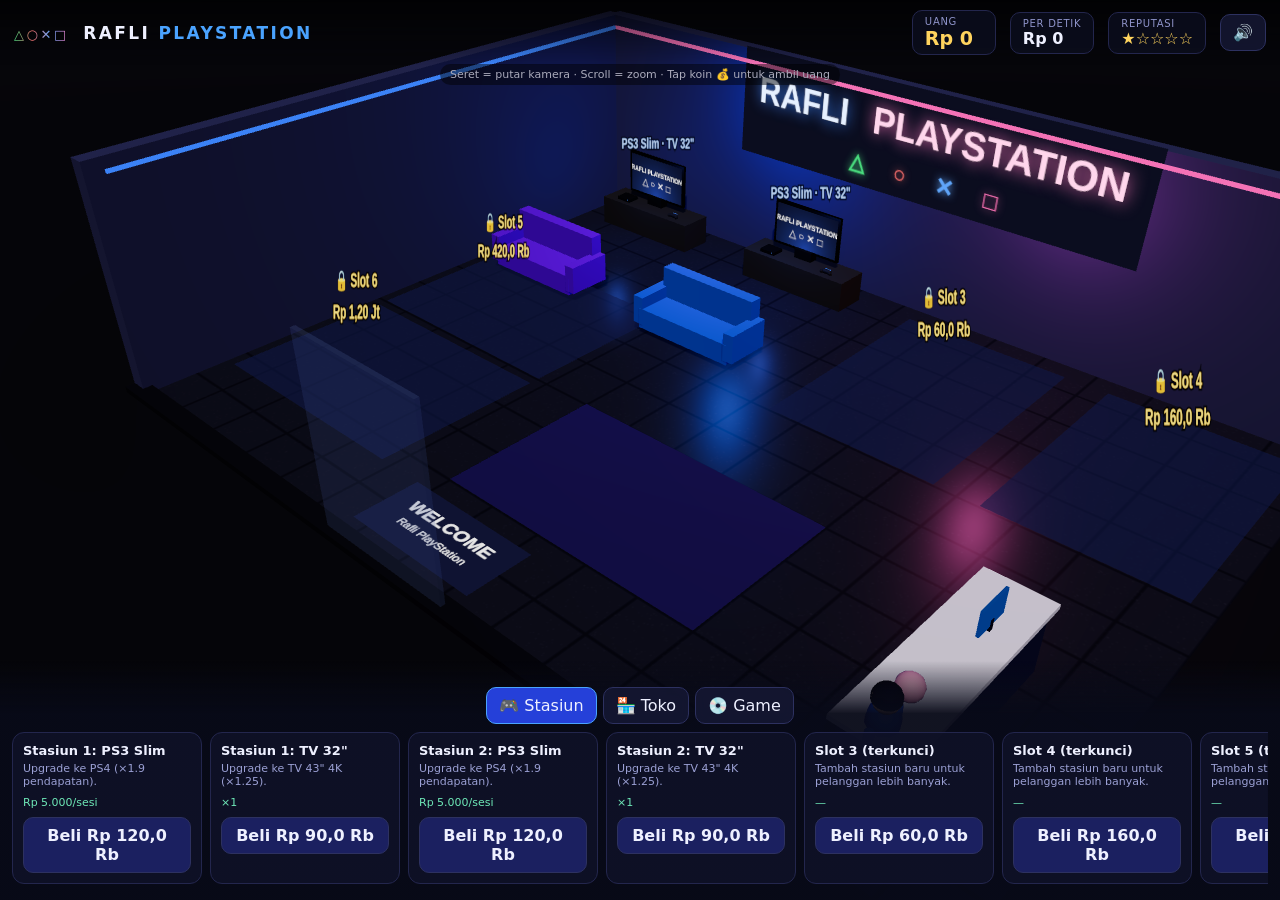
==== rafli-playstation/index.html @ c36224dd "Tambah RAFLI PLAYSTATION: idle tycoon rental PS 3D Co-Authored-By: Claude Sonnet 5.5 <noreply@anthro" ====
<!DOCTYPE html>
<html lang="id">
<head>
<meta charset="utf-8">
<meta name="viewport" content="width=device-width, initial-scale=1, maximum-scale=1, user-scalable=no">
<title>RAFLI PLAYSTATION — Idle Tycoon 3D</title>
<link rel="stylesheet" href="style.css">
<script type="importmap">{ "imports": { "three": "./vendor/three.module.js" } }</script>
</head>
<body>
<canvas id="gl"></canvas>
<header id="top">
  <div class="brand"><span class="sym">△○✕□</span> RAFLI <b>PLAYSTATION</b></div>
  <div class="stats">
    <div class="money"><small>Uang</small><b id="money">Rp 0</b></div>
    <div><small>Per detik</small><b id="ips">Rp 0</b></div>
    <div><small>Reputasi</small><b id="rep">★☆☆☆☆</b></div>
    <button id="btnSnd" title="Suara">🔊</button>
  </div>
</header>
<button id="collect" class="hidden">💰 Ambil semua</button>
<div id="toast"></div>
<section id="shop">
  <div class="tabs" id="tabs"></div>
  <div class="cards" id="cards"></div>
</section>
<div id="hint">Seret = putar kamera · Scroll = zoom · Tap koin 💰 untuk ambil uang</div>
<div id="welcome" class="hidden"><div class="box"><h2>Selamat datang kembali!</h2><p id="welcomeTxt"></p><button id="welcomeOk">Ambil</button></div></div>
<script type="module" src="js/main.js"></script>
</body>
</html>
---- rafli-playstation/style.css ----
*{box-sizing:border-box;-webkit-tap-highlight-color:transparent}
html,body{margin:0;height:100%;overflow:hidden;background:#0a0b14;color:#eef0ff;font-family:system-ui,-apple-system,Segoe UI,Roboto,sans-serif;user-select:none;touch-action:none}
#gl{position:fixed;inset:0;width:100%;height:100%}
.hidden{display:none!important}
button{font:inherit;color:inherit;cursor:pointer;border:1px solid #2d3160;background:#151833dd;border-radius:10px;padding:8px 12px;backdrop-filter:blur(6px);transition:.12s}
button:hover{border-color:#5560ff}
#top{position:fixed;left:0;right:0;top:0;z-index:5;display:flex;justify-content:space-between;align-items:center;padding:10px 14px;background:linear-gradient(#000b,#0000);gap:10px;flex-wrap:wrap}
.brand{font-weight:800;letter-spacing:.14em;font-size:17px}.brand b{color:#4aa3ff}.sym{font-size:13px;letter-spacing:.2em;margin-right:6px;background:linear-gradient(90deg,#4ade80,#f87171,#60a5fa,#f472b6);-webkit-background-clip:text;color:transparent}
.stats{display:flex;gap:14px;align-items:center}
.stats div{background:#0c0e1fcc;border:1px solid #23264d;border-radius:10px;padding:5px 12px;min-width:84px}
.stats small{display:block;font-size:10px;color:#8e93c9;text-transform:uppercase;letter-spacing:.07em}
.stats b{font-size:16px;font-variant-numeric:tabular-nums}.money b{color:#ffd45e;font-size:19px}
#rep{color:#ffd45e}
#collect{position:fixed;z-index:5;top:70px;right:14px;background:#b8860b;border-color:#ffd45e;font-weight:700}
#toast{position:fixed;z-index:6;left:50%;top:76px;transform:translateX(-50%);background:#101330;border:1px solid #4aa3ff;padding:8px 16px;border-radius:20px;opacity:0;transition:.3s;pointer-events:none;font-size:14px}
#shop{position:fixed;left:0;right:0;bottom:0;z-index:5;background:linear-gradient(#0000,#080a18f2 22%);padding:26px 12px 10px}
.tabs{display:flex;gap:6px;margin-bottom:8px;justify-content:center}
.tabs button.on{background:#2540d9;border-color:#4aa3ff}
.cards{display:flex;gap:8px;overflow-x:auto;padding-bottom:6px;touch-action:pan-x}
.cards::-webkit-scrollbar{height:5px}.cards::-webkit-scrollbar-thumb{background:#2d3160;border-radius:3px}
.card{flex:0 0 190px;background:#0e1126ee;border:1px solid #23264d;border-radius:12px;padding:10px;display:flex;flex-direction:column;gap:4px}
.card h4{margin:0;font-size:13px}.card p{margin:0;font-size:11px;color:#9ba0d4;min-height:30px}
.card .lv{font-size:11px;color:#6ee7b7}
.card button{margin-top:4px;font-weight:700;background:#1b2060}
.card button.can{background:#1fa05a;border-color:#4ade80}
.card button:disabled{opacity:.45;cursor:default}
#hint{position:fixed;z-index:4;left:50%;transform:translateX(-50%);top:64px;font-size:11px;color:#aab;background:#0007;padding:4px 10px;border-radius:12px;white-space:nowrap}
#welcome{position:fixed;inset:0;z-index:9;background:#000a;display:flex;align-items:center;justify-content:center}
#welcome .box{background:#101330;border:1px solid #4aa3ff;border-radius:16px;padding:22px 28px;text-align:center}
#welcome h2{margin:0 0 8px}#welcome button{background:#1fa05a;border-color:#4ade80;font-weight:700;padding:10px 26px}
@media(max-width:700px){.brand{font-size:13px}.stats div{padding:4px 8px;min-width:60px}.stats b{font-size:13px}#hint{display:none}.card{flex-basis:165px}}
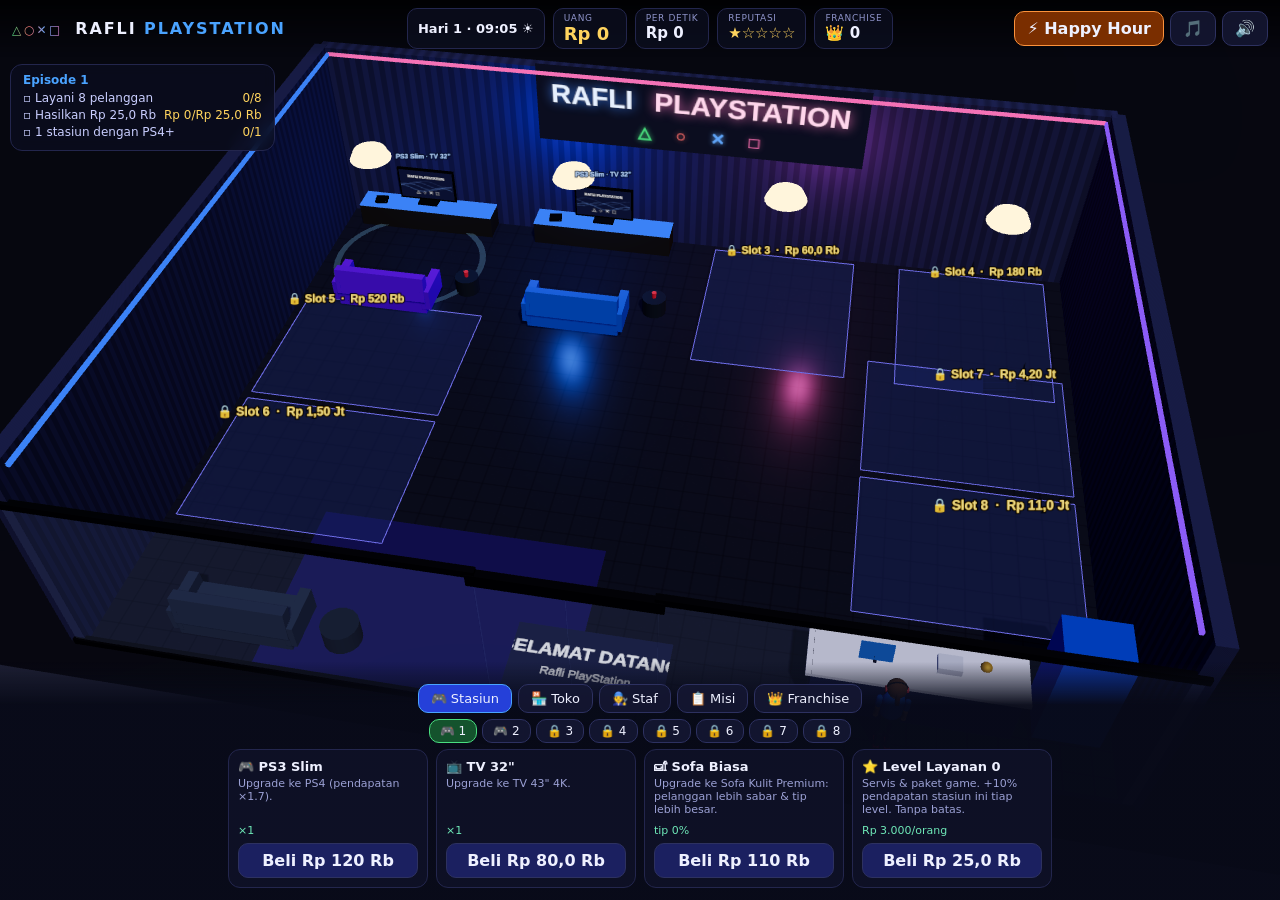
==== commit 34151a53: "RAFLI PLAYSTATION v2: tata letak rapi, jalur A*, NPC realistis, musik & sfx, misi episode tanpa akhi" ====
--- a/rafli-playstation/index.html
+++ b/rafli-playstation/index.html
@@ -12,19 +12,21 @@
 <header id="top">
   <div class="brand"><span class="sym">△○✕□</span> RAFLI <b>PLAYSTATION</b></div>
   <div class="stats">
+    <div class="chip" id="clock">Hari 1 · 09:00</div>
     <div class="money"><small>Uang</small><b id="money">Rp 0</b></div>
     <div><small>Per detik</small><b id="ips">Rp 0</b></div>
     <div><small>Reputasi</small><b id="rep">★☆☆☆☆</b></div>
-    <button id="btnSnd" title="Suara">🔊</button>
+    <div><small>Franchise</small><b id="stars">👑 0</b></div>
   </div>
+  <div class="btns"><button id="btnHH">⚡ Happy Hour</button><button id="btnMus" title="Musik">🎵</button><button id="btnSfx" title="Efek suara">🔊</button></div>
 </header>
-<button id="collect" class="hidden">💰 Ambil semua</button>
+<aside id="quests"></aside>
+<div id="banner"></div>
 <div id="toast"></div>
 <section id="shop">
   <div class="tabs" id="tabs"></div>
-  <div class="cards" id="cards"></div>
+  <div id="cards"></div>
 </section>
-<div id="hint">Seret = putar kamera · Scroll = zoom · Tap koin 💰 untuk ambil uang</div>
 <div id="welcome" class="hidden"><div class="box"><h2>Selamat datang kembali!</h2><p id="welcomeTxt"></p><button id="welcomeOk">Ambil</button></div></div>
 <script type="module" src="js/main.js"></script>
 </body>
--- a/rafli-playstation/style.css
+++ b/rafli-playstation/style.css
@@ -2,30 +2,39 @@
 html,body{margin:0;height:100%;overflow:hidden;background:#0a0b14;color:#eef0ff;font-family:system-ui,-apple-system,Segoe UI,Roboto,sans-serif;user-select:none;touch-action:none}
 #gl{position:fixed;inset:0;width:100%;height:100%}
 .hidden{display:none!important}
-button{font:inherit;color:inherit;cursor:pointer;border:1px solid #2d3160;background:#151833dd;border-radius:10px;padding:8px 12px;backdrop-filter:blur(6px);transition:.12s}
+button{font:inherit;color:inherit;cursor:pointer;border:1px solid #2d3160;background:#151833dd;border-radius:10px;padding:7px 12px;backdrop-filter:blur(6px);transition:.12s}
 button:hover{border-color:#5560ff}
-#top{position:fixed;left:0;right:0;top:0;z-index:5;display:flex;justify-content:space-between;align-items:center;padding:10px 14px;background:linear-gradient(#000b,#0000);gap:10px;flex-wrap:wrap}
-.brand{font-weight:800;letter-spacing:.14em;font-size:17px}.brand b{color:#4aa3ff}.sym{font-size:13px;letter-spacing:.2em;margin-right:6px;background:linear-gradient(90deg,#4ade80,#f87171,#60a5fa,#f472b6);-webkit-background-clip:text;color:transparent}
-.stats{display:flex;gap:14px;align-items:center}
-.stats div{background:#0c0e1fcc;border:1px solid #23264d;border-radius:10px;padding:5px 12px;min-width:84px}
-.stats small{display:block;font-size:10px;color:#8e93c9;text-transform:uppercase;letter-spacing:.07em}
-.stats b{font-size:16px;font-variant-numeric:tabular-nums}.money b{color:#ffd45e;font-size:19px}
-#rep{color:#ffd45e}
-#collect{position:fixed;z-index:5;top:70px;right:14px;background:#b8860b;border-color:#ffd45e;font-weight:700}
-#toast{position:fixed;z-index:6;left:50%;top:76px;transform:translateX(-50%);background:#101330;border:1px solid #4aa3ff;padding:8px 16px;border-radius:20px;opacity:0;transition:.3s;pointer-events:none;font-size:14px}
-#shop{position:fixed;left:0;right:0;bottom:0;z-index:5;background:linear-gradient(#0000,#080a18f2 22%);padding:26px 12px 10px}
-.tabs{display:flex;gap:6px;margin-bottom:8px;justify-content:center}
-.tabs button.on{background:#2540d9;border-color:#4aa3ff}
-.cards{display:flex;gap:8px;overflow-x:auto;padding-bottom:6px;touch-action:pan-x}
+#top{position:fixed;left:0;right:0;top:0;z-index:5;display:flex;justify-content:space-between;align-items:center;padding:8px 12px;background:linear-gradient(#000c,#0000);gap:8px;flex-wrap:wrap}
+.brand{font-weight:800;letter-spacing:.12em;font-size:16px;white-space:nowrap}.brand b{color:#4aa3ff}.sym{font-size:12px;letter-spacing:.2em;margin-right:5px;background:linear-gradient(90deg,#4ade80,#f87171,#60a5fa,#f472b6);-webkit-background-clip:text;color:transparent}
+.stats{display:flex;gap:8px;align-items:stretch;flex-wrap:wrap}
+.stats>div{background:#0c0e1fcc;border:1px solid #23264d;border-radius:10px;padding:4px 10px;min-width:74px}
+.stats small{display:block;font-size:9px;color:#8e93c9;text-transform:uppercase;letter-spacing:.07em}
+.stats b{font-size:15px;font-variant-numeric:tabular-nums}.money b{color:#ffd45e;font-size:18px}#rep{color:#ffd45e}
+.chip{display:flex;align-items:center;font-size:13px;font-weight:700}
+.btns{display:flex;gap:6px}
+#btnHH{background:#7a2e00;border-color:#fb923c;font-weight:700}#btnHH.act{background:#c2410c;box-shadow:0 0 14px #fb923c}
+.btns button.off{opacity:.5}
+#quests{position:fixed;left:10px;top:64px;z-index:4;background:#0b0d1fcc;border:1px solid #23264d;border-radius:12px;padding:8px 12px;font-size:12px;max-width:290px;backdrop-filter:blur(6px)}
+#quests b{display:block;margin-bottom:4px;color:#4aa3ff}
+.qm{margin:3px 0;color:#c9ceff}.qm em{color:#ffd45e;font-style:normal;float:right;margin-left:8px}.qm.done{color:#6ee7b7}
+#banner{position:fixed;z-index:6;left:50%;top:70px;transform:translate(-50%,-30px);background:linear-gradient(90deg,#1e3a8a,#7c3aed);border:1px solid #93c5fd;padding:9px 20px;border-radius:24px;opacity:0;transition:.35s;pointer-events:none;font-weight:700;font-size:14px;max-width:92vw;text-align:center}
+#banner.show{opacity:1;transform:translate(-50%,0)}
+#toast{position:fixed;z-index:7;left:50%;bottom:210px;transform:translateX(-50%);background:#101330;border:1px solid #4aa3ff;padding:7px 16px;border-radius:20px;opacity:0;transition:.3s;pointer-events:none;font-size:13px}
+#shop{position:fixed;left:0;right:0;bottom:0;z-index:5;background:linear-gradient(#0000,#080a18f5 18%);padding:22px 10px 8px}
+.tabs{display:flex;gap:6px;margin-bottom:6px;justify-content:center;flex-wrap:wrap}
+.tabs button{padding:6px 12px;font-size:13px}.tabs button.on{background:#2540d9;border-color:#4aa3ff}
+.chips{display:flex;gap:5px;justify-content:center;margin-bottom:6px;flex-wrap:wrap}.chips button{padding:4px 10px;font-size:12px}.chips button.on{background:#14532d;border-color:#4ade80}
+.cards{display:flex;gap:8px;overflow-x:auto;padding-bottom:4px;touch-action:pan-x;justify-content:safe center}
 .cards::-webkit-scrollbar{height:5px}.cards::-webkit-scrollbar-thumb{background:#2d3160;border-radius:3px}
-.card{flex:0 0 190px;background:#0e1126ee;border:1px solid #23264d;border-radius:12px;padding:10px;display:flex;flex-direction:column;gap:4px}
-.card h4{margin:0;font-size:13px}.card p{margin:0;font-size:11px;color:#9ba0d4;min-height:30px}
+.card{flex:0 0 200px;background:#0e1126ee;border:1px solid #23264d;border-radius:12px;padding:9px;display:flex;flex-direction:column;gap:3px}
+.card.wide{flex-basis:420px}
+.card h4{margin:0;font-size:13px}.card p{margin:0;font-size:11px;color:#9ba0d4;min-height:44px}
 .card .lv{font-size:11px;color:#6ee7b7}
-.card button{margin-top:4px;font-weight:700;background:#1b2060}
-.card button.can{background:#1fa05a;border-color:#4ade80}
-.card button:disabled{opacity:.45;cursor:default}
-#hint{position:fixed;z-index:4;left:50%;transform:translateX(-50%);top:64px;font-size:11px;color:#aab;background:#0007;padding:4px 10px;border-radius:12px;white-space:nowrap}
+.card button{margin-top:3px;font-weight:700;background:#1b2060}.card button.can{background:#1fa05a;border-color:#4ade80}.card button:disabled{opacity:.45;cursor:default}
+.qlist{background:#0e1126ee;border:1px solid #23264d;border-radius:12px;padding:10px 14px;max-width:560px;margin:0 auto}
+.qlist h4{margin:0 0 6px}.q{margin:6px 0;font-size:13px}.q.done{color:#6ee7b7}.bar{height:6px;background:#1b2060;border-radius:4px;margin-top:3px;overflow:hidden}.bar i{display:block;height:100%;background:linear-gradient(90deg,#4aa3ff,#6ee7b7)}
+.qlist small{display:block;margin-top:8px;color:#8e93c9;font-size:11px}
 #welcome{position:fixed;inset:0;z-index:9;background:#000a;display:flex;align-items:center;justify-content:center}
-#welcome .box{background:#101330;border:1px solid #4aa3ff;border-radius:16px;padding:22px 28px;text-align:center}
+#welcome .box{background:#101330;border:1px solid #4aa3ff;border-radius:16px;padding:22px 28px;text-align:center;max-width:90vw}
 #welcome h2{margin:0 0 8px}#welcome button{background:#1fa05a;border-color:#4ade80;font-weight:700;padding:10px 26px}
-@media(max-width:700px){.brand{font-size:13px}.stats div{padding:4px 8px;min-width:60px}.stats b{font-size:13px}#hint{display:none}.card{flex-basis:165px}}
+@media(max-width:760px){.brand{font-size:12px}.stats>div{padding:3px 7px;min-width:56px}.stats b{font-size:12px}.money b{font-size:14px}#quests{display:none}.card{flex-basis:165px}.card p{min-height:36px;font-size:10px}#toast{bottom:230px}.chip{font-size:11px}}
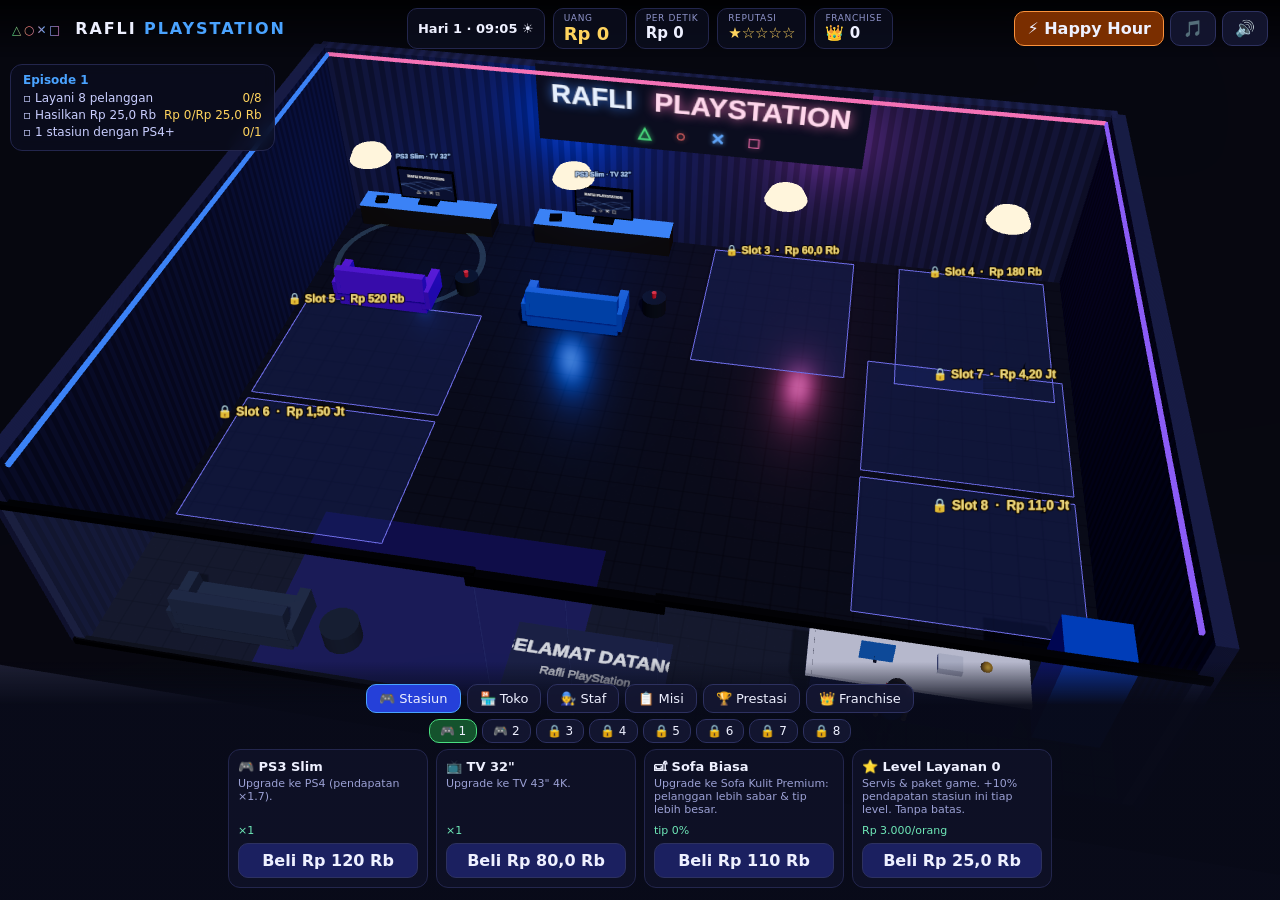
==== commit 31927e7f: "RAFLI PLAYSTATION: konsol hang (perbaikan manual/pegawai), prestasi, statistik, tutorial; APK dibuil" ====
--- a/rafli-playstation/index.html
+++ b/rafli-playstation/index.html
@@ -22,6 +22,7 @@
 </header>
 <aside id="quests"></aside>
 <div id="banner"></div>
+<div id="tut" class="hidden"></div>
 <div id="toast"></div>
 <section id="shop">
   <div class="tabs" id="tabs"></div>
--- a/rafli-playstation/style.css
+++ b/rafli-playstation/style.css
@@ -38,3 +38,9 @@
 #welcome .box{background:#101330;border:1px solid #4aa3ff;border-radius:16px;padding:22px 28px;text-align:center;max-width:90vw}
 #welcome h2{margin:0 0 8px}#welcome button{background:#1fa05a;border-color:#4ade80;font-weight:700;padding:10px 26px}
 @media(max-width:760px){.brand{font-size:12px}.stats>div{padding:3px 7px;min-width:56px}.stats b{font-size:12px}.money b{font-size:14px}#quests{display:none}.card{flex-basis:165px}.card p{min-height:36px;font-size:10px}#toast{bottom:230px}.chip{font-size:11px}}
+#tut{position:fixed;z-index:4;left:50%;top:108px;transform:translateX(-50%);background:#0b2a4acc;border:1px solid #4aa3ff;color:#e6f0ff;padding:8px 16px;border-radius:14px;font-size:13px;max-width:min(560px,92vw);text-align:center;backdrop-filter:blur(6px);pointer-events:none}
+.stat{font-size:12px;color:#c9ceff;margin:2px 0 8px;line-height:1.7}.stat b{color:#ffd45e}
+.achs{display:grid;grid-template-columns:repeat(auto-fill,minmax(210px,1fr));gap:6px;max-height:28vh;overflow-y:auto;touch-action:pan-y}
+.ach{background:#12163a;border:1px solid #23264d;border-radius:9px;padding:6px 9px;opacity:.6}.ach.got{opacity:1;border-color:#4ade80}.ach b{display:block;font-size:12px}.ach small{color:#9ba0d4;font-size:10px}
+.qlist{max-width:760px}
+@media(max-width:760px){#tut{top:96px;font-size:11px}}
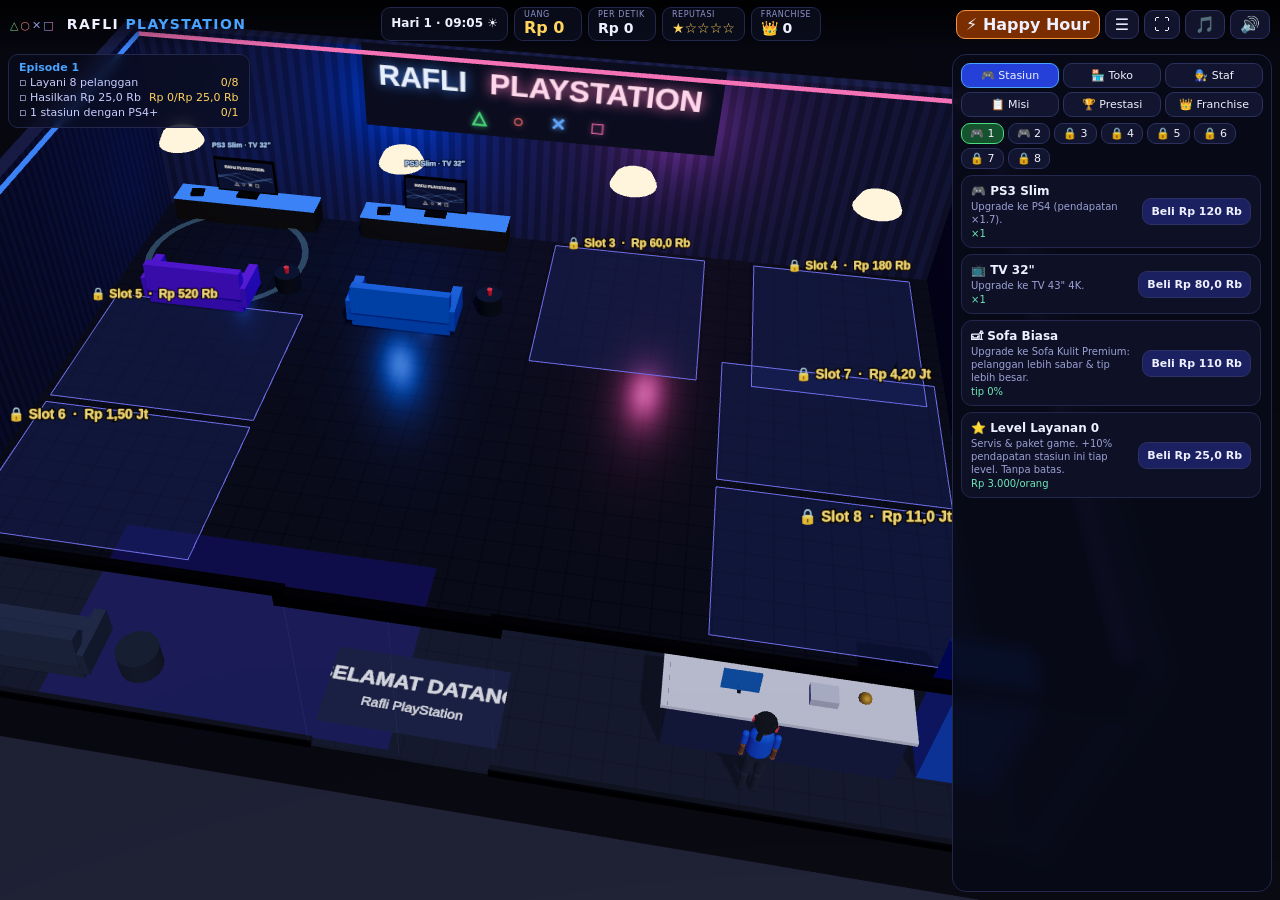
==== commit 55c1902b: "RAFLI PLAYSTATION: layout lanskap — panel samping, bar tipis, layar penuh, petunjuk putar HP Co-Auth" ====
--- a/rafli-playstation/index.html
+++ b/rafli-playstation/index.html
@@ -18,16 +18,17 @@
     <div><small>Reputasi</small><b id="rep">★☆☆☆☆</b></div>
     <div><small>Franchise</small><b id="stars">👑 0</b></div>
   </div>
-  <div class="btns"><button id="btnHH">⚡ Happy Hour</button><button id="btnMus" title="Musik">🎵</button><button id="btnSfx" title="Efek suara">🔊</button></div>
+  <div class="btns"><button id="btnHH">⚡ Happy Hour</button><button id="btnSide" title="Panel">☰</button><button id="btnFull" title="Layar penuh">⛶</button><button id="btnMus" title="Musik">🎵</button><button id="btnSfx" title="Efek suara">🔊</button></div>
 </header>
 <aside id="quests"></aside>
 <div id="banner"></div>
 <div id="tut" class="hidden"></div>
 <div id="toast"></div>
-<section id="shop">
+<aside id="side">
   <div class="tabs" id="tabs"></div>
   <div id="cards"></div>
-</section>
+</aside>
+<div id="rotate" class="hidden"><div><div class="ico">📱↻</div><b>Putar ke mode lanskap</b><p>Game ini dimainkan menyamping supaya layarnya luas.</p></div></div>
 <div id="welcome" class="hidden"><div class="box"><h2>Selamat datang kembali!</h2><p id="welcomeTxt"></p><button id="welcomeOk">Ambil</button></div></div>
 <script type="module" src="js/main.js"></script>
 </body>
--- a/rafli-playstation/style.css
+++ b/rafli-playstation/style.css
@@ -2,45 +2,58 @@
 html,body{margin:0;height:100%;overflow:hidden;background:#0a0b14;color:#eef0ff;font-family:system-ui,-apple-system,Segoe UI,Roboto,sans-serif;user-select:none;touch-action:none}
 #gl{position:fixed;inset:0;width:100%;height:100%}
 .hidden{display:none!important}
-button{font:inherit;color:inherit;cursor:pointer;border:1px solid #2d3160;background:#151833dd;border-radius:10px;padding:7px 12px;backdrop-filter:blur(6px);transition:.12s}
+button{font:inherit;color:inherit;cursor:pointer;border:1px solid #2d3160;background:#151833dd;border-radius:9px;padding:5px 10px;backdrop-filter:blur(6px);transition:.12s}
 button:hover{border-color:#5560ff}
-#top{position:fixed;left:0;right:0;top:0;z-index:5;display:flex;justify-content:space-between;align-items:center;padding:8px 12px;background:linear-gradient(#000c,#0000);gap:8px;flex-wrap:wrap}
-.brand{font-weight:800;letter-spacing:.12em;font-size:16px;white-space:nowrap}.brand b{color:#4aa3ff}.sym{font-size:12px;letter-spacing:.2em;margin-right:5px;background:linear-gradient(90deg,#4ade80,#f87171,#60a5fa,#f472b6);-webkit-background-clip:text;color:transparent}
-.stats{display:flex;gap:8px;align-items:stretch;flex-wrap:wrap}
-.stats>div{background:#0c0e1fcc;border:1px solid #23264d;border-radius:10px;padding:4px 10px;min-width:74px}
-.stats small{display:block;font-size:9px;color:#8e93c9;text-transform:uppercase;letter-spacing:.07em}
-.stats b{font-size:15px;font-variant-numeric:tabular-nums}.money b{color:#ffd45e;font-size:18px}#rep{color:#ffd45e}
-.chip{display:flex;align-items:center;font-size:13px;font-weight:700}
-.btns{display:flex;gap:6px}
-#btnHH{background:#7a2e00;border-color:#fb923c;font-weight:700}#btnHH.act{background:#c2410c;box-shadow:0 0 14px #fb923c}
+/* ---- bar atas (tipis) ---- */
+#top{position:fixed;left:0;right:0;top:0;z-index:5;display:flex;justify-content:space-between;align-items:center;padding:5px 10px;background:linear-gradient(#000d,#0000);gap:8px;height:48px;pointer-events:none}
+#top>*{pointer-events:auto}
+.brand{font-weight:800;letter-spacing:.1em;font-size:14px;white-space:nowrap}.brand b{color:#4aa3ff}.sym{font-size:11px;letter-spacing:.18em;margin-right:5px;background:linear-gradient(90deg,#4ade80,#f87171,#60a5fa,#f472b6);-webkit-background-clip:text;color:transparent}
+.stats{display:flex;gap:6px;align-items:stretch}
+.stats>div{background:#0c0e1fcc;border:1px solid #23264d;border-radius:9px;padding:2px 9px;min-width:68px;line-height:1.15}
+.stats small{display:block;font-size:8px;color:#8e93c9;text-transform:uppercase;letter-spacing:.07em}
+.stats b{font-size:14px;font-variant-numeric:tabular-nums}.money b{color:#ffd45e;font-size:16px}#rep{color:#ffd45e}
+.chip{display:flex;align-items:center;font-size:12px;font-weight:700}
+.btns{display:flex;gap:5px}.btns button{padding:4px 9px}
+#btnHH{white-space:nowrap;background:#7a2e00;border-color:#fb923c;font-weight:700}#btnHH.act{background:#c2410c;box-shadow:0 0 14px #fb923c}
 .btns button.off{opacity:.5}
-#quests{position:fixed;left:10px;top:64px;z-index:4;background:#0b0d1fcc;border:1px solid #23264d;border-radius:12px;padding:8px 12px;font-size:12px;max-width:290px;backdrop-filter:blur(6px)}
-#quests b{display:block;margin-bottom:4px;color:#4aa3ff}
-.qm{margin:3px 0;color:#c9ceff}.qm em{color:#ffd45e;font-style:normal;float:right;margin-left:8px}.qm.done{color:#6ee7b7}
-#banner{position:fixed;z-index:6;left:50%;top:70px;transform:translate(-50%,-30px);background:linear-gradient(90deg,#1e3a8a,#7c3aed);border:1px solid #93c5fd;padding:9px 20px;border-radius:24px;opacity:0;transition:.35s;pointer-events:none;font-weight:700;font-size:14px;max-width:92vw;text-align:center}
+/* ---- panel samping (kanan) ---- */
+#side{position:fixed;right:8px;top:54px;bottom:8px;width:clamp(240px,25vw,330px);z-index:5;background:#080a18e6;border:1px solid #23264d;border-radius:14px;padding:8px;display:flex;flex-direction:column;gap:6px;backdrop-filter:blur(8px);transition:transform .25s}
+#side.closed{transform:translateX(calc(100% + 16px))}
+.tabs{display:grid;grid-template-columns:repeat(3,1fr);gap:4px}
+.tabs button{padding:5px 2px;font-size:11px;white-space:nowrap}.tabs button.on{background:#2540d9;border-color:#4aa3ff}
+#cards{flex:1;overflow-y:auto;touch-action:pan-y;display:flex;flex-direction:column;gap:6px;padding-right:2px}
+#cards::-webkit-scrollbar{width:5px}#cards::-webkit-scrollbar-thumb{background:#2d3160;border-radius:3px}
+.chips{display:flex;gap:4px;flex-wrap:wrap}.chips button{padding:3px 8px;font-size:11px}.chips button.on{background:#14532d;border-color:#4ade80}
+.cards{display:flex;flex-direction:column;gap:6px}
+.card{background:#0e1126;border:1px solid #23264d;border-radius:11px;padding:8px 9px;display:grid;grid-template-columns:1fr auto;gap:2px 8px;align-items:center}
+.card h4{margin:0;font-size:12px;grid-column:1}.card p{margin:0;font-size:10px;color:#9ba0d4;grid-column:1;line-height:1.3}
+.card .lv{font-size:10px;color:#6ee7b7;grid-column:1}
+.card button{grid-column:2;grid-row:1/4;font-weight:700;font-size:11px;background:#1b2060;padding:6px 8px;min-width:78px}.card button.can{background:#1fa05a;border-color:#4ade80}.card button:disabled{opacity:.45;cursor:default}
+.qlist{background:#0e1126;border:1px solid #23264d;border-radius:11px;padding:8px 10px}
+.qlist h4{margin:0 0 5px;font-size:13px}.q{margin:6px 0;font-size:12px}.q.done{color:#6ee7b7}.bar{height:5px;background:#1b2060;border-radius:4px;margin-top:3px;overflow:hidden}.bar i{display:block;height:100%;background:linear-gradient(90deg,#4aa3ff,#6ee7b7)}
+.qlist small{display:block;margin-top:6px;color:#8e93c9;font-size:10px}
+.stat{font-size:11px;color:#c9ceff;margin:2px 0 6px;line-height:1.6}.stat b{color:#ffd45e}
+.achs{display:flex;flex-direction:column;gap:4px}
+.ach{background:#12163a;border:1px solid #23264d;border-radius:8px;padding:5px 8px;opacity:.6}.ach.got{opacity:1;border-color:#4ade80}.ach b{display:block;font-size:11px}.ach small{color:#9ba0d4;font-size:10px}
+/* ---- HUD kiri ---- */
+#quests{position:fixed;left:8px;top:54px;z-index:4;background:#0b0d1fb8;border:1px solid #23264d;border-radius:10px;padding:6px 10px;font-size:11px;max-width:260px;backdrop-filter:blur(6px);pointer-events:none}
+#quests b{display:block;margin-bottom:2px;color:#4aa3ff}
+.qm{margin:2px 0;color:#c9ceff}.qm em{color:#ffd45e;font-style:normal;float:right;margin-left:8px}.qm.done{color:#6ee7b7}
+#banner{position:fixed;z-index:6;left:calc(50% - 130px);top:54px;transform:translate(-50%,-30px);background:linear-gradient(90deg,#1e3a8a,#7c3aed);border:1px solid #93c5fd;padding:7px 16px;border-radius:22px;opacity:0;transition:.35s;pointer-events:none;font-weight:700;font-size:13px;max-width:60vw;text-align:center}
 #banner.show{opacity:1;transform:translate(-50%,0)}
-#toast{position:fixed;z-index:7;left:50%;bottom:210px;transform:translateX(-50%);background:#101330;border:1px solid #4aa3ff;padding:7px 16px;border-radius:20px;opacity:0;transition:.3s;pointer-events:none;font-size:13px}
-#shop{position:fixed;left:0;right:0;bottom:0;z-index:5;background:linear-gradient(#0000,#080a18f5 18%);padding:22px 10px 8px}
-.tabs{display:flex;gap:6px;margin-bottom:6px;justify-content:center;flex-wrap:wrap}
-.tabs button{padding:6px 12px;font-size:13px}.tabs button.on{background:#2540d9;border-color:#4aa3ff}
-.chips{display:flex;gap:5px;justify-content:center;margin-bottom:6px;flex-wrap:wrap}.chips button{padding:4px 10px;font-size:12px}.chips button.on{background:#14532d;border-color:#4ade80}
-.cards{display:flex;gap:8px;overflow-x:auto;padding-bottom:4px;touch-action:pan-x;justify-content:safe center}
-.cards::-webkit-scrollbar{height:5px}.cards::-webkit-scrollbar-thumb{background:#2d3160;border-radius:3px}
-.card{flex:0 0 200px;background:#0e1126ee;border:1px solid #23264d;border-radius:12px;padding:9px;display:flex;flex-direction:column;gap:3px}
-.card.wide{flex-basis:420px}
-.card h4{margin:0;font-size:13px}.card p{margin:0;font-size:11px;color:#9ba0d4;min-height:44px}
-.card .lv{font-size:11px;color:#6ee7b7}
-.card button{margin-top:3px;font-weight:700;background:#1b2060}.card button.can{background:#1fa05a;border-color:#4ade80}.card button:disabled{opacity:.45;cursor:default}
-.qlist{background:#0e1126ee;border:1px solid #23264d;border-radius:12px;padding:10px 14px;max-width:560px;margin:0 auto}
-.qlist h4{margin:0 0 6px}.q{margin:6px 0;font-size:13px}.q.done{color:#6ee7b7}.bar{height:6px;background:#1b2060;border-radius:4px;margin-top:3px;overflow:hidden}.bar i{display:block;height:100%;background:linear-gradient(90deg,#4aa3ff,#6ee7b7)}
-.qlist small{display:block;margin-top:8px;color:#8e93c9;font-size:11px}
+#toast{position:fixed;z-index:7;left:calc(50% - 130px);bottom:16px;transform:translateX(-50%);background:#101330;border:1px solid #4aa3ff;padding:6px 14px;border-radius:18px;opacity:0;transition:.3s;pointer-events:none;font-size:12px}
+#tut{position:fixed;z-index:4;left:calc(50% - 130px);bottom:52px;transform:translateX(-50%);background:#0b2a4acc;border:1px solid #4aa3ff;color:#e6f0ff;padding:6px 14px;border-radius:12px;font-size:12px;max-width:min(520px,56vw);text-align:center;backdrop-filter:blur(6px);pointer-events:none}
+body.noside #banner,body.noside #toast,body.noside #tut{left:50%}
 #welcome{position:fixed;inset:0;z-index:9;background:#000a;display:flex;align-items:center;justify-content:center}
-#welcome .box{background:#101330;border:1px solid #4aa3ff;border-radius:16px;padding:22px 28px;text-align:center;max-width:90vw}
-#welcome h2{margin:0 0 8px}#welcome button{background:#1fa05a;border-color:#4ade80;font-weight:700;padding:10px 26px}
-@media(max-width:760px){.brand{font-size:12px}.stats>div{padding:3px 7px;min-width:56px}.stats b{font-size:12px}.money b{font-size:14px}#quests{display:none}.card{flex-basis:165px}.card p{min-height:36px;font-size:10px}#toast{bottom:230px}.chip{font-size:11px}}
-#tut{position:fixed;z-index:4;left:50%;top:108px;transform:translateX(-50%);background:#0b2a4acc;border:1px solid #4aa3ff;color:#e6f0ff;padding:8px 16px;border-radius:14px;font-size:13px;max-width:min(560px,92vw);text-align:center;backdrop-filter:blur(6px);pointer-events:none}
-.stat{font-size:12px;color:#c9ceff;margin:2px 0 8px;line-height:1.7}.stat b{color:#ffd45e}
-.achs{display:grid;grid-template-columns:repeat(auto-fill,minmax(210px,1fr));gap:6px;max-height:28vh;overflow-y:auto;touch-action:pan-y}
-.ach{background:#12163a;border:1px solid #23264d;border-radius:9px;padding:6px 9px;opacity:.6}.ach.got{opacity:1;border-color:#4ade80}.ach b{display:block;font-size:12px}.ach small{color:#9ba0d4;font-size:10px}
-.qlist{max-width:760px}
-@media(max-width:760px){#tut{top:96px;font-size:11px}}
+#welcome .box{background:#101330;border:1px solid #4aa3ff;border-radius:16px;padding:20px 26px;text-align:center;max-width:90vw}
+#welcome h2{margin:0 0 8px}#welcome button{background:#1fa05a;border-color:#4ade80;font-weight:700;padding:9px 24px}
+#rotate{position:fixed;inset:0;z-index:20;background:#070816;display:flex;align-items:center;justify-content:center;text-align:center;padding:30px}
+#rotate .ico{font-size:56px;margin-bottom:10px}#rotate p{color:#9ba0d4}
+/* ---- layar pendek (HP lanskap) ---- */
+@media(max-height:520px){
+  #top{height:40px;padding:3px 8px}.brand{font-size:12px}.brand .sym{display:none}.stats>div{padding:1px 7px;min-width:58px}.stats b{font-size:12px}.money b{font-size:13px}.stats small{font-size:7px}.chip{font-size:11px}
+  #side{top:44px;bottom:6px;right:6px;width:clamp(210px,30vw,280px);padding:6px}
+  #quests{display:none}#banner,#toast,#tut{left:calc(50% - 105px)}#tut{bottom:46px;font-size:11px}
+  .card p{display:none}.tabs button{font-size:10px}
+}
+@media(max-width:920px) and (max-height:520px){.stats>div:nth-child(5){display:none}.brand{display:none}#btnHH{font-size:11px;padding:3px 7px}.btns button{padding:3px 7px}.money{min-width:70px}.money b{white-space:nowrap}}
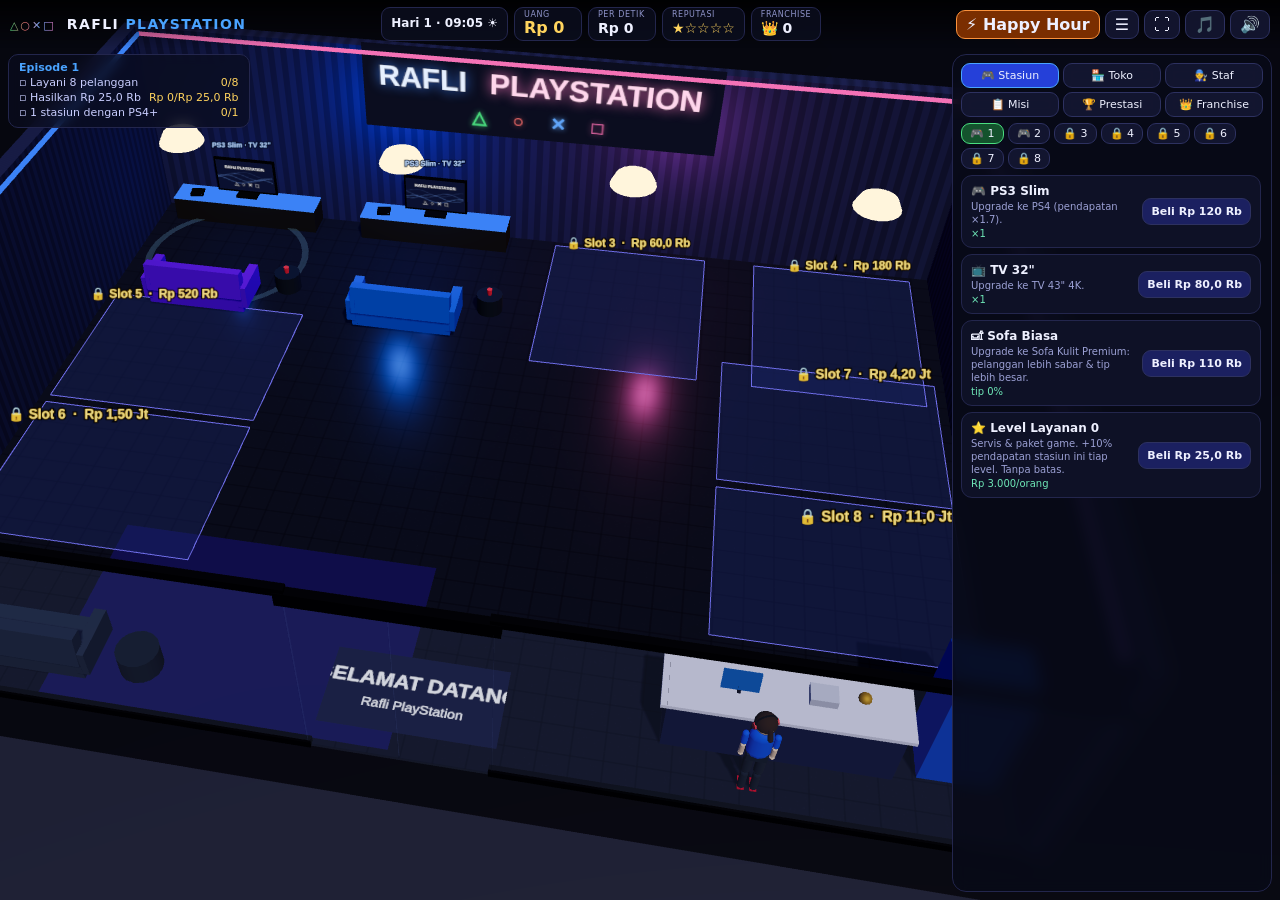
==== commit 0c8dfadf: "Layar penuh imersif Android (sembunyikan status/navigasi, notch), safe-area CSS Co-Authored-By: Clau" ====
--- a/rafli-playstation/index.html
+++ b/rafli-playstation/index.html
@@ -2,7 +2,7 @@
 <html lang="id">
 <head>
 <meta charset="utf-8">
-<meta name="viewport" content="width=device-width, initial-scale=1, maximum-scale=1, user-scalable=no">
+<meta name="viewport" content="width=device-width, initial-scale=1, maximum-scale=1, user-scalable=no, viewport-fit=cover">
 <title>RAFLI PLAYSTATION — Idle Tycoon 3D</title>
 <link rel="stylesheet" href="style.css">
 <script type="importmap">{ "imports": { "three": "./vendor/three.module.js" } }</script>
--- a/rafli-playstation/style.css
+++ b/rafli-playstation/style.css
@@ -5,7 +5,7 @@
 button{font:inherit;color:inherit;cursor:pointer;border:1px solid #2d3160;background:#151833dd;border-radius:9px;padding:5px 10px;backdrop-filter:blur(6px);transition:.12s}
 button:hover{border-color:#5560ff}
 /* ---- bar atas (tipis) ---- */
-#top{position:fixed;left:0;right:0;top:0;z-index:5;display:flex;justify-content:space-between;align-items:center;padding:5px 10px;background:linear-gradient(#000d,#0000);gap:8px;height:48px;pointer-events:none}
+#top{position:fixed;left:0;right:0;top:0;z-index:5;display:flex;justify-content:space-between;align-items:center;padding:5px max(10px,env(safe-area-inset-right)) 5px max(10px,env(safe-area-inset-left));background:linear-gradient(#000d,#0000);gap:8px;height:48px;pointer-events:none}
 #top>*{pointer-events:auto}
 .brand{font-weight:800;letter-spacing:.1em;font-size:14px;white-space:nowrap}.brand b{color:#4aa3ff}.sym{font-size:11px;letter-spacing:.18em;margin-right:5px;background:linear-gradient(90deg,#4ade80,#f87171,#60a5fa,#f472b6);-webkit-background-clip:text;color:transparent}
 .stats{display:flex;gap:6px;align-items:stretch}
@@ -17,7 +17,7 @@
 #btnHH{white-space:nowrap;background:#7a2e00;border-color:#fb923c;font-weight:700}#btnHH.act{background:#c2410c;box-shadow:0 0 14px #fb923c}
 .btns button.off{opacity:.5}
 /* ---- panel samping (kanan) ---- */
-#side{position:fixed;right:8px;top:54px;bottom:8px;width:clamp(240px,25vw,330px);z-index:5;background:#080a18e6;border:1px solid #23264d;border-radius:14px;padding:8px;display:flex;flex-direction:column;gap:6px;backdrop-filter:blur(8px);transition:transform .25s}
+#side{position:fixed;right:max(8px,env(safe-area-inset-right));top:54px;bottom:8px;width:clamp(240px,25vw,330px);z-index:5;background:#080a18e6;border:1px solid #23264d;border-radius:14px;padding:8px;display:flex;flex-direction:column;gap:6px;backdrop-filter:blur(8px);transition:transform .25s}
 #side.closed{transform:translateX(calc(100% + 16px))}
 .tabs{display:grid;grid-template-columns:repeat(3,1fr);gap:4px}
 .tabs button{padding:5px 2px;font-size:11px;white-space:nowrap}.tabs button.on{background:#2540d9;border-color:#4aa3ff}
@@ -36,7 +36,7 @@
 .achs{display:flex;flex-direction:column;gap:4px}
 .ach{background:#12163a;border:1px solid #23264d;border-radius:8px;padding:5px 8px;opacity:.6}.ach.got{opacity:1;border-color:#4ade80}.ach b{display:block;font-size:11px}.ach small{color:#9ba0d4;font-size:10px}
 /* ---- HUD kiri ---- */
-#quests{position:fixed;left:8px;top:54px;z-index:4;background:#0b0d1fb8;border:1px solid #23264d;border-radius:10px;padding:6px 10px;font-size:11px;max-width:260px;backdrop-filter:blur(6px);pointer-events:none}
+#quests{position:fixed;left:max(8px,env(safe-area-inset-left));top:54px;z-index:4;background:#0b0d1fb8;border:1px solid #23264d;border-radius:10px;padding:6px 10px;font-size:11px;max-width:260px;backdrop-filter:blur(6px);pointer-events:none}
 #quests b{display:block;margin-bottom:2px;color:#4aa3ff}
 .qm{margin:2px 0;color:#c9ceff}.qm em{color:#ffd45e;font-style:normal;float:right;margin-left:8px}.qm.done{color:#6ee7b7}
 #banner{position:fixed;z-index:6;left:calc(50% - 130px);top:54px;transform:translate(-50%,-30px);background:linear-gradient(90deg,#1e3a8a,#7c3aed);border:1px solid #93c5fd;padding:7px 16px;border-radius:22px;opacity:0;transition:.35s;pointer-events:none;font-weight:700;font-size:13px;max-width:60vw;text-align:center}
@@ -57,3 +57,4 @@
   .card p{display:none}.tabs button{font-size:10px}
 }
 @media(max-width:920px) and (max-height:520px){.stats>div:nth-child(5){display:none}.brand{display:none}#btnHH{font-size:11px;padding:3px 7px}.btns button{padding:3px 7px}.money{min-width:70px}.money b{white-space:nowrap}}
+@media(max-height:520px){#side{right:max(6px,env(safe-area-inset-right))}#top{padding-left:max(8px,env(safe-area-inset-left));padding-right:max(8px,env(safe-area-inset-right))}}
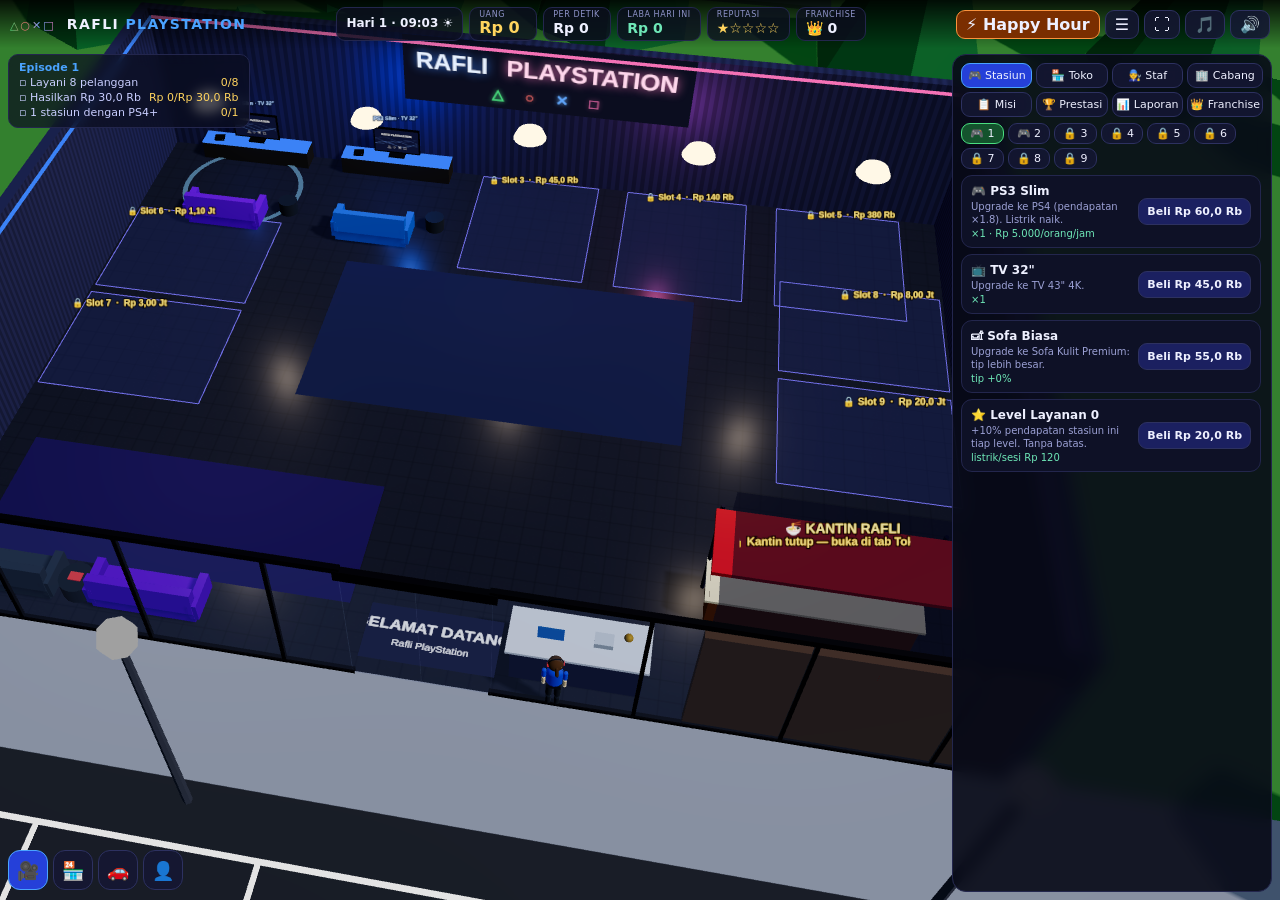
==== commit 14e1e93f: "RAFLI PLAYSTATION v3: ekonomi & laba harian, kantin + pelayan, kursi tunggu, NPC berkepribadian & di" ====
--- a/rafli-playstation/index.html
+++ b/rafli-playstation/index.html
@@ -15,12 +15,16 @@
     <div class="chip" id="clock">Hari 1 · 09:00</div>
     <div class="money"><small>Uang</small><b id="money">Rp 0</b></div>
     <div><small>Per detik</small><b id="ips">Rp 0</b></div>
+    <div><small>Laba hari ini</small><b id="profit">Rp 0</b></div>
     <div><small>Reputasi</small><b id="rep">★☆☆☆☆</b></div>
     <div><small>Franchise</small><b id="stars">👑 0</b></div>
   </div>
   <div class="btns"><button id="btnHH">⚡ Happy Hour</button><button id="btnSide" title="Panel">☰</button><button id="btnFull" title="Layar penuh">⛶</button><button id="btnMus" title="Musik">🎵</button><button id="btnSfx" title="Efek suara">🔊</button></div>
 </header>
 <aside id="quests"></aside>
+<div id="camBtns"><button data-cam="pano" class="on" title="Panorama">🎥</button><button data-cam="inside" title="Dalam toko">🏪</button><button data-cam="parking" title="Parkiran">🚗</button><button data-cam="follow" title="Ikuti pelanggan">👤</button></div>
+<div id="npcInfo" class="hidden"></div>
+<button id="genBtn" class="hidden">⚡ Hidupkan Genset</button>
 <div id="banner"></div>
 <div id="tut" class="hidden"></div>
 <div id="toast"></div>
--- a/rafli-playstation/style.css
+++ b/rafli-playstation/style.css
@@ -19,7 +19,7 @@
 /* ---- panel samping (kanan) ---- */
 #side{position:fixed;right:max(8px,env(safe-area-inset-right));top:54px;bottom:8px;width:clamp(240px,25vw,330px);z-index:5;background:#080a18e6;border:1px solid #23264d;border-radius:14px;padding:8px;display:flex;flex-direction:column;gap:6px;backdrop-filter:blur(8px);transition:transform .25s}
 #side.closed{transform:translateX(calc(100% + 16px))}
-.tabs{display:grid;grid-template-columns:repeat(3,1fr);gap:4px}
+.tabs{display:grid;grid-template-columns:repeat(4,1fr);gap:4px}
 .tabs button{padding:5px 2px;font-size:11px;white-space:nowrap}.tabs button.on{background:#2540d9;border-color:#4aa3ff}
 #cards{flex:1;overflow-y:auto;touch-action:pan-y;display:flex;flex-direction:column;gap:6px;padding-right:2px}
 #cards::-webkit-scrollbar{width:5px}#cards::-webkit-scrollbar-thumb{background:#2d3160;border-radius:3px}
@@ -58,3 +58,14 @@
 }
 @media(max-width:920px) and (max-height:520px){.stats>div:nth-child(5){display:none}.brand{display:none}#btnHH{font-size:11px;padding:3px 7px}.btns button{padding:3px 7px}.money{min-width:70px}.money b{white-space:nowrap}}
 @media(max-height:520px){#side{right:max(6px,env(safe-area-inset-right))}#top{padding-left:max(8px,env(safe-area-inset-left));padding-right:max(8px,env(safe-area-inset-right))}}
+
+#camBtns{position:fixed;left:max(8px,env(safe-area-inset-left));bottom:10px;z-index:5;display:flex;gap:5px}
+#camBtns button{width:40px;height:40px;padding:0;font-size:18px;border-radius:12px}#camBtns button.on{background:#2540d9;border-color:#4aa3ff}
+#npcInfo{position:fixed;left:max(8px,env(safe-area-inset-left));bottom:58px;z-index:5;background:#0b0d1fe6;border:1px solid #4aa3ff;border-radius:12px;padding:8px 12px;font-size:12px;line-height:1.5;min-width:210px;max-width:260px;backdrop-filter:blur(8px)}
+#npcInfo b{font-size:14px;color:#fff}#npcInfo span{color:#ffd45e;margin-left:6px}#npcInfo small{display:block;color:#9ba0d4;font-size:10px;margin-top:2px;font-family:monospace}
+#npcInfo .nb{display:flex;gap:6px;margin-top:6px}#npcInfo .nb button{padding:4px 9px;font-size:11px}
+#genBtn{position:fixed;left:50%;top:100px;transform:translateX(-50%);z-index:7;background:#a16207;border-color:#fde047;font-weight:700;padding:10px 20px;animation:pulse 1s infinite}
+@keyframes pulse{50%{box-shadow:0 0 18px #fde047}}
+.fr{display:flex;justify-content:space-between;font-size:11px;padding:2px 0;color:#c9ceff}.fr b{font-variant-numeric:tabular-nums}.fr.tot{border-top:1px solid #23264d;margin-top:3px;padding-top:4px;color:#fff;font-weight:700}.fr.good b{color:#6ee7b7}.fr.bad b{color:#fca5a5}.fr.good,.fr.bad{font-size:13px;font-weight:800}
+.note{background:#0e1126;border:1px solid #3a2f12;border-radius:10px;padding:7px 9px;font-size:10px;color:#ffd9a0;line-height:1.4}
+@media(max-height:520px){#camBtns button{width:34px;height:34px;font-size:15px}#npcInfo{bottom:50px;font-size:11px;min-width:190px}.fr{font-size:10px}}
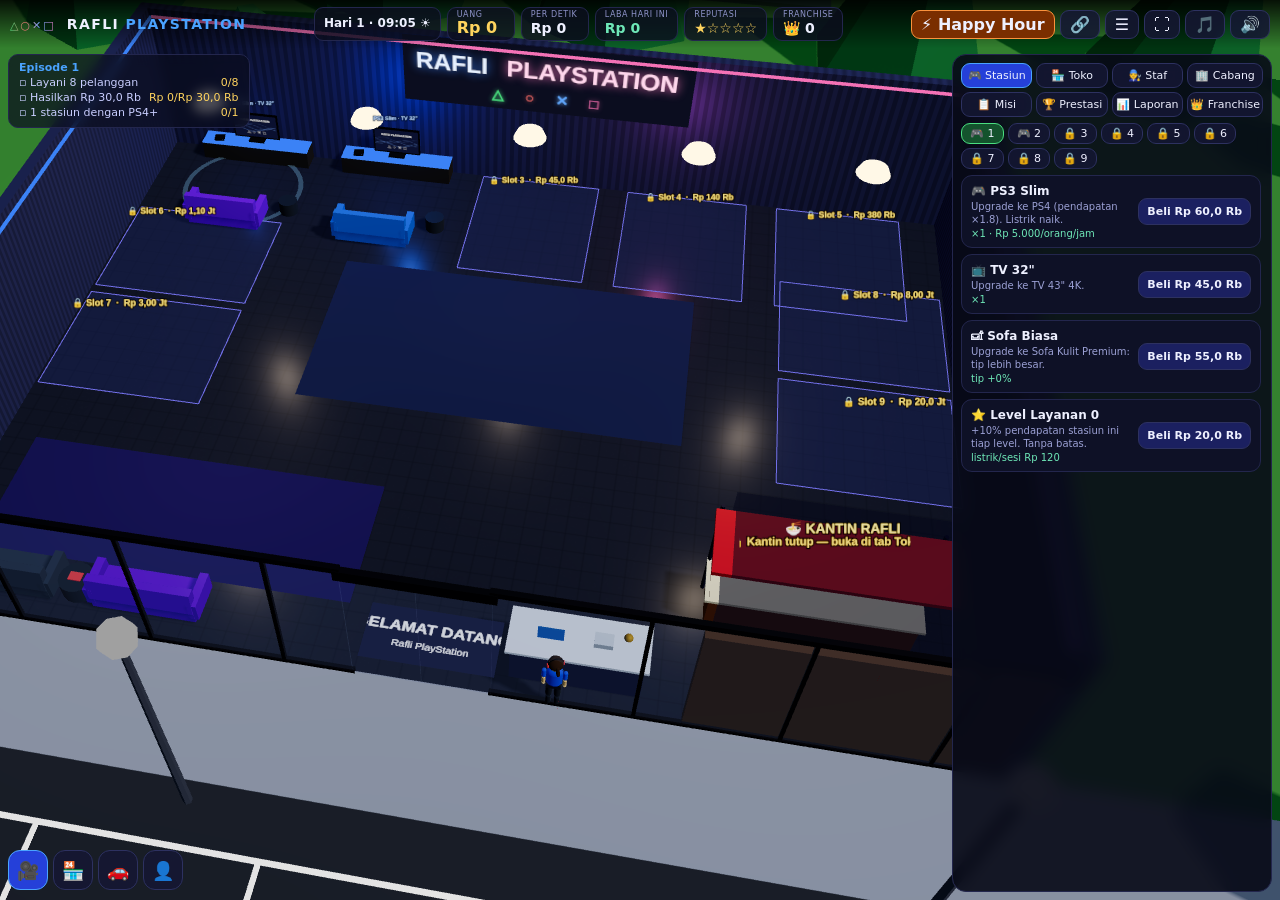
==== commit d23654ea: "Aplikasi GM terpisah + konfigurasi terpusat: semua ekonomi/data/acara/dialog diatur realtime lewat G" ====
--- a/rafli-playstation/index.html
+++ b/rafli-playstation/index.html
@@ -19,7 +19,7 @@
     <div><small>Reputasi</small><b id="rep">★☆☆☆☆</b></div>
     <div><small>Franchise</small><b id="stars">👑 0</b></div>
   </div>
-  <div class="btns"><button id="btnHH">⚡ Happy Hour</button><button id="btnSide" title="Panel">☰</button><button id="btnFull" title="Layar penuh">⛶</button><button id="btnMus" title="Musik">🎵</button><button id="btnSfx" title="Efek suara">🔊</button></div>
+  <div class="btns"><button id="btnHH">⚡ Happy Hour</button><button id="btnLink" title="Sambung ke aplikasi GM">🔗</button><button id="btnSide" title="Panel">☰</button><button id="btnFull" title="Layar penuh">⛶</button><button id="btnMus" title="Musik">🎵</button><button id="btnSfx" title="Efek suara">🔊</button></div>
 </header>
 <aside id="quests"></aside>
 <div id="camBtns"><button data-cam="pano" class="on" title="Panorama">🎥</button><button data-cam="inside" title="Dalam toko">🏪</button><button data-cam="parking" title="Parkiran">🚗</button><button data-cam="follow" title="Ikuti pelanggan">👤</button></div>
@@ -33,6 +33,14 @@
   <div id="cards"></div>
 </aside>
 <div id="rotate" class="hidden"><div><div class="ico">📱↻</div><b>Putar ke mode lanskap</b><p>Game ini dimainkan menyamping supaya layarnya luas.</p></div></div>
+<div id="linkBox" class="hidden"><div class="box"><h3>🔗 Sambungkan ke Aplikasi GM</h3>
+  <p>Aplikasi GM mengatur semua ekonomi, data, dan acara game ini secara realtime. Masukkan <b>kode ruang</b> yang sama di kedua aplikasi.</p>
+  <label>Kode ruang<input id="linkRoom" placeholder="mis. rafli-ab12cd34" autocomplete="off"></label>
+  <label>Server relay<input id="linkServer" autocomplete="off"></label>
+  <label class="chk"><input type="checkbox" id="linkRemote"> Pakai relay internet (untuk aplikasi GM terpisah)</label>
+  <div id="linkStat"></div>
+  <div class="row"><button id="linkNew">Buat kode baru</button><button id="linkSave" class="ok">Simpan &amp; sambung</button><button id="linkClose">Tutup</button></div>
+  <small>Kode ruang bersifat rahasia — siapa pun yang tahu kode bisa mengatur game. Relay gratis ntfy.sh dibatasi ±250 pesan/hari; GM menggabung perubahan agar hemat.</small></div></div>
 <div id="welcome" class="hidden"><div class="box"><h2>Selamat datang kembali!</h2><p id="welcomeTxt"></p><button id="welcomeOk">Ambil</button></div></div>
 <script type="module" src="js/main.js"></script>
 </body>
--- a/rafli-playstation/style.css
+++ b/rafli-playstation/style.css
@@ -69,3 +69,10 @@
 .fr{display:flex;justify-content:space-between;font-size:11px;padding:2px 0;color:#c9ceff}.fr b{font-variant-numeric:tabular-nums}.fr.tot{border-top:1px solid #23264d;margin-top:3px;padding-top:4px;color:#fff;font-weight:700}.fr.good b{color:#6ee7b7}.fr.bad b{color:#fca5a5}.fr.good,.fr.bad{font-size:13px;font-weight:800}
 .note{background:#0e1126;border:1px solid #3a2f12;border-radius:10px;padding:7px 9px;font-size:10px;color:#ffd9a0;line-height:1.4}
 @media(max-height:520px){#camBtns button{width:34px;height:34px;font-size:15px}#npcInfo{bottom:50px;font-size:11px;min-width:190px}.fr{font-size:10px}}
+
+#btnLink.on{background:#14532d;border-color:#4ade80}
+#linkBox{position:fixed;inset:0;z-index:12;background:#000b;display:flex;align-items:center;justify-content:center;padding:12px}
+#linkBox .box{background:#0f1230;border:1px solid #4aa3ff;border-radius:14px;padding:14px 18px;max-width:440px;width:100%;font-size:12px;line-height:1.5;max-height:92vh;overflow:auto}
+#linkBox h3{margin:0 0 6px}#linkBox label{display:block;margin:8px 0 2px;color:#c9ceff}#linkBox input[type=text],#linkBox input:not([type]){width:100%;padding:7px 9px;border-radius:8px;border:1px solid #2d3160;background:#0a0c1e;color:#fff;font:inherit;user-select:text}
+#linkBox .chk{display:flex;gap:8px;align-items:center}#linkStat{margin:8px 0;background:#0a0c1e;border-radius:8px;padding:6px 9px;color:#9fe}
+#linkBox .row{display:flex;gap:6px;flex-wrap:wrap;margin:8px 0}#linkBox .ok{background:#1fa05a;border-color:#4ade80;font-weight:700}#linkBox small{color:#8e93c9;font-size:10px;display:block}
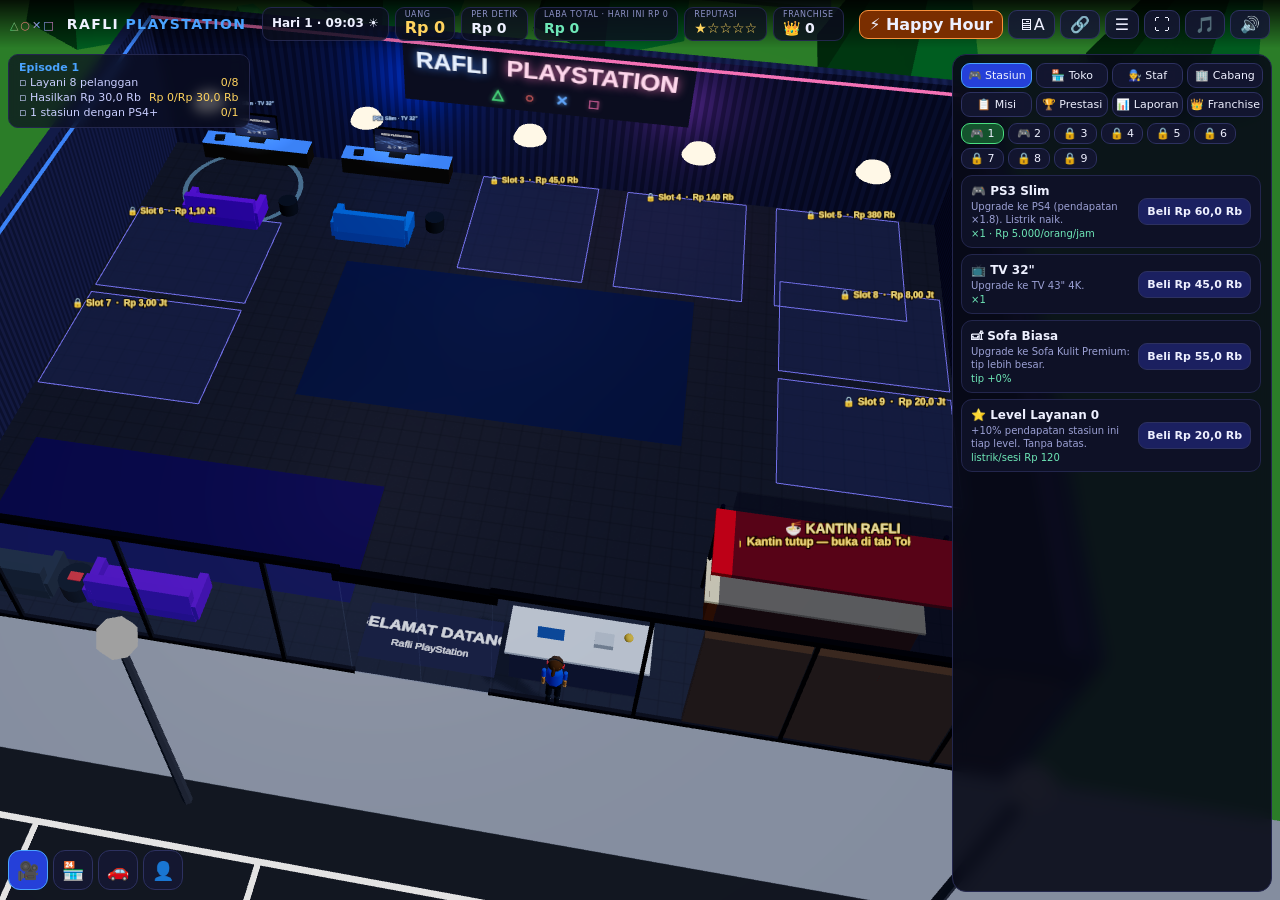
==== commit 5c69858a: "Ekonomi: total kumulatif tidak direset + riwayat harian + biaya seimbang (perawatan aset, pajak, bon" ====
--- a/rafli-playstation/index.html
+++ b/rafli-playstation/index.html
@@ -15,11 +15,11 @@
     <div class="chip" id="clock">Hari 1 · 09:00</div>
     <div class="money"><small>Uang</small><b id="money">Rp 0</b></div>
     <div><small>Per detik</small><b id="ips">Rp 0</b></div>
-    <div><small>Laba hari ini</small><b id="profit">Rp 0</b></div>
+    <div><small id="profitL">Laba total</small><b id="profit">Rp 0</b></div>
     <div><small>Reputasi</small><b id="rep">★☆☆☆☆</b></div>
     <div><small>Franchise</small><b id="stars">👑 0</b></div>
   </div>
-  <div class="btns"><button id="btnHH">⚡ Happy Hour</button><button id="btnLink" title="Sambung ke aplikasi GM">🔗</button><button id="btnSide" title="Panel">☰</button><button id="btnFull" title="Layar penuh">⛶</button><button id="btnMus" title="Musik">🎵</button><button id="btnSfx" title="Efek suara">🔊</button></div>
+  <div class="btns"><button id="btnHH">⚡ Happy Hour</button><button id="btnGfx" title="Grafis">🖥A</button><button id="btnLink" title="Sambung ke aplikasi GM">🔗</button><button id="btnSide" title="Panel">☰</button><button id="btnFull" title="Layar penuh">⛶</button><button id="btnMus" title="Musik">🎵</button><button id="btnSfx" title="Efek suara">🔊</button></div>
 </header>
 <aside id="quests"></aside>
 <div id="camBtns"><button data-cam="pano" class="on" title="Panorama">🎥</button><button data-cam="inside" title="Dalam toko">🏪</button><button data-cam="parking" title="Parkiran">🚗</button><button data-cam="follow" title="Ikuti pelanggan">👤</button></div>
--- a/rafli-playstation/style.css
+++ b/rafli-playstation/style.css
@@ -76,3 +76,8 @@
 #linkBox h3{margin:0 0 6px}#linkBox label{display:block;margin:8px 0 2px;color:#c9ceff}#linkBox input[type=text],#linkBox input:not([type]){width:100%;padding:7px 9px;border-radius:8px;border:1px solid #2d3160;background:#0a0c1e;color:#fff;font:inherit;user-select:text}
 #linkBox .chk{display:flex;gap:8px;align-items:center}#linkStat{margin:8px 0;background:#0a0c1e;border-radius:8px;padding:6px 9px;color:#9fe}
 #linkBox .row{display:flex;gap:6px;flex-wrap:wrap;margin:8px 0}#linkBox .ok{background:#1fa05a;border-color:#4ade80;font-weight:700}#linkBox small{color:#8e93c9;font-size:10px;display:block}
+
+#histChart{width:100%;height:auto;display:block;margin:4px 0 6px;background:#0a0c1e;border-radius:8px}
+.ht{width:100%;border-collapse:collapse;font-size:10px}.ht th,.ht td{padding:2px 4px;text-align:right;border-bottom:1px solid #1a1d3d}.ht th:first-child,.ht td:first-child{text-align:left}.ht .good{color:#6ee7b7}.ht .bad{color:#fca5a5}
+.stats b,.stats small{white-space:nowrap}.stats>div{min-width:0}#profitL{max-width:150px;overflow:hidden;text-overflow:ellipsis}
+@media(max-width:1180px){.stats>div:nth-child(6){display:none}.brand{font-size:13px}}
